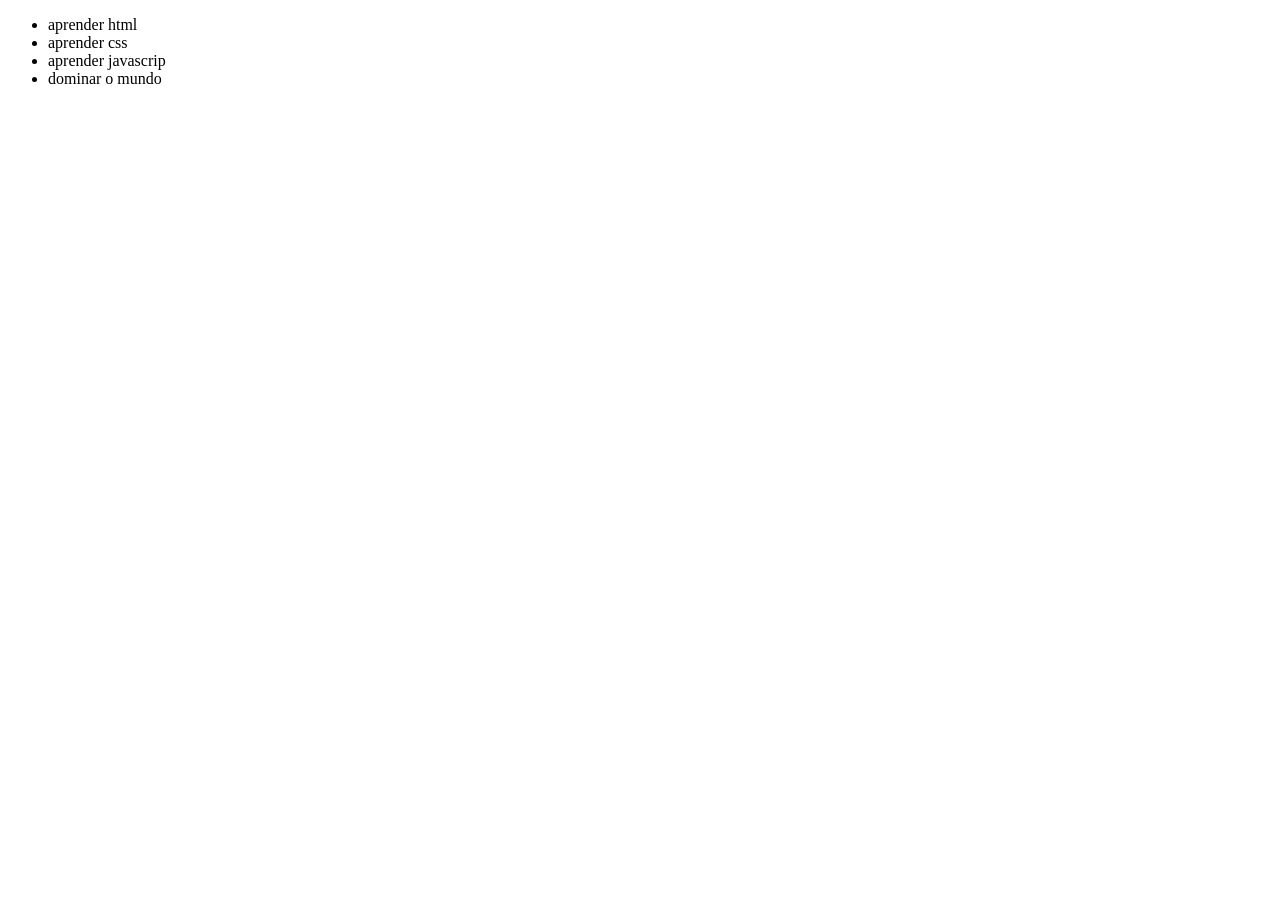
==== index.html @ e23e1b06 "site texte" ====
<!DOCTYPE html>
<html lang="ptbr">

<head>
    <meta charset="UTF-8">
    <meta name="viewport" content="width=device-width, initial-scale=1.0">
    <title>do oruan</title>
    <link rel="stylesheet" href="style.css">
</head>

<body>
    <header>
        <nav>
            
        </nav>
    </header>

    <main>
        <section>
            <ul>
                <li class="lolo">aprender html</li>
                <li class="fazendo">aprender css</li>
                <li>aprender javascrip</li>
                <li id="baba">dominar o mundo</li>
            </ul>
        </section>
    </main>
    <footer>

    </footer>
</body>

</html>
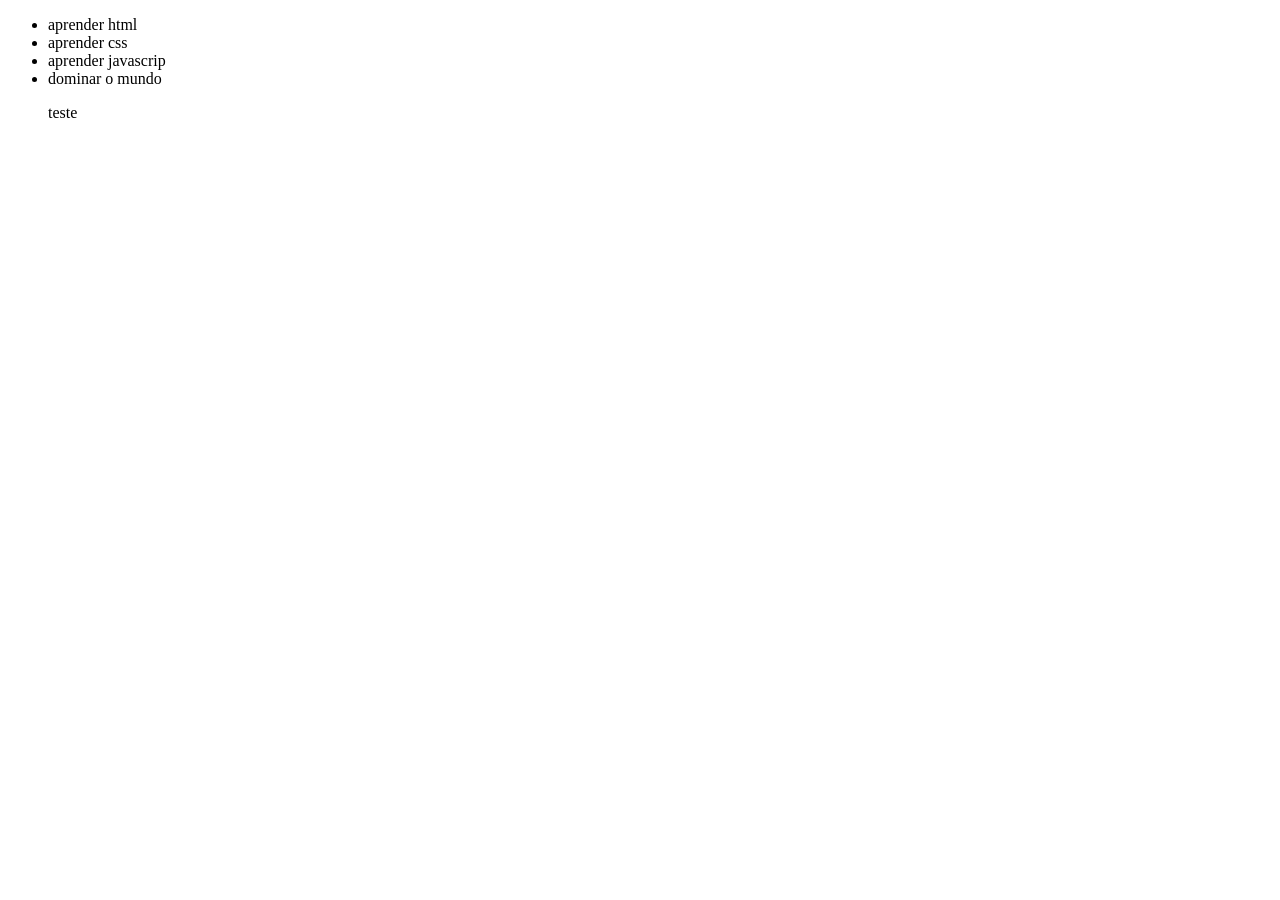
==== commit c69cf542: "teste" ====
--- a/index.html
+++ b/index.html
@@ -22,6 +22,7 @@
                 <li class="fazendo">aprender css</li>
                 <li>aprender javascrip</li>
                 <li id="baba">dominar o mundo</li>
+                <p>teste</p>
             </ul>
         </section>
     </main>
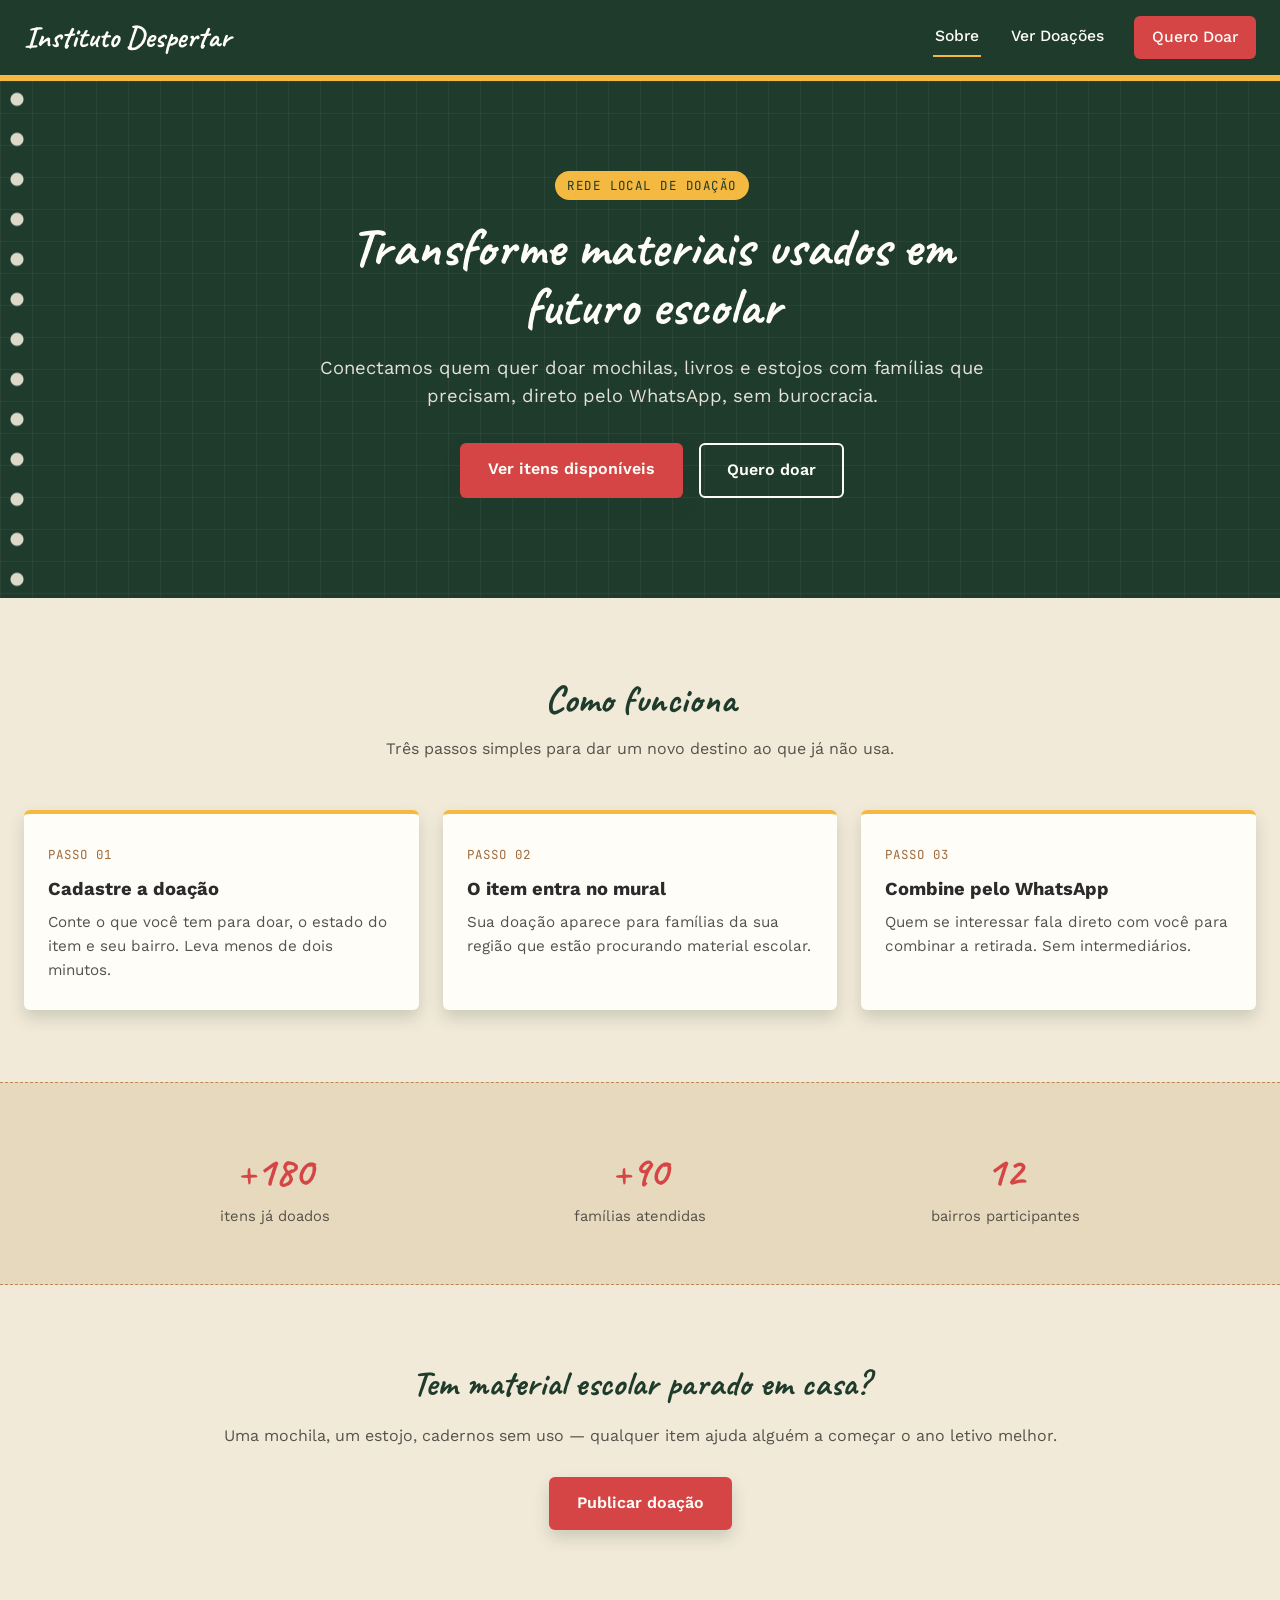
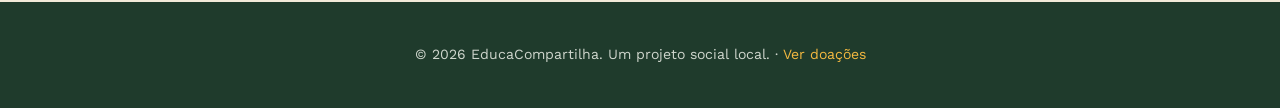
==== commit 1d0b0b0e: "Add files via upload" ====
--- a/index.html
+++ b/index.html
@@ -1,34 +1,87 @@
-<!DOCTYPE html>
-<html lang="ptbr">
-
-<head>
-    <meta charset="UTF-8">
-    <meta name="viewport" content="width=device-width, initial-scale=1.0">
-    <title>do oruan</title>
-    <link rel="stylesheet" href="style.css">
-</head>
-
-<body>
-    <header>
-        <nav>
-            
-        </nav>
-    </header>
-
-    <main>
-        <section>
-            <ul>
-                <li class="lolo">aprender html</li>
-                <li class="fazendo">aprender css</li>
-                <li>aprender javascrip</li>
-                <li id="baba">dominar o mundo</li>
-                <p>teste</p>
-            </ul>
-        </section>
-    </main>
-    <footer>
-
-    </footer>
-</body>
-
+<!DOCTYPE html>
+<html lang="pt-BR">
+<head>
+    <meta charset="UTF-8">
+    <meta name="viewport" content="width=device-width, initial-scale=1.0">
+    <meta name="description" content="Instituto Despertar conecta quem quer doar material escolar com famílias da vizinhança que precisam, direto pelo WhatsApp e sem burocracia.">
+    <title>Instituto Despertar — Doação de Material Escolar</title>
+    <link rel="stylesheet" href="styles.css">
+    <script src="script.js" defer></script>
+</head>
+<body>
+    <header class="navbar">
+        <a href="index.html" class="logo" aria-label="EducaCompartilha - início">
+            Instituto Despertar
+        </a>
+        <button class="menu-toggle" aria-label="Abrir menu" aria-expanded="false">☰</button>
+        <nav class="nav-links" aria-label="Navegação principal">
+            <a href="index.html" aria-current="page">Sobre</a>
+            <a href="doacoes.html">Ver Doações</a>
+            <a href="cadastro.html" class="btn-nav">Quero Doar</a>
+        </nav>
+    </header>
+
+    <main>
+        <section class="hero" id="sobre">
+            <div class="hero-inner">
+                <span class="hero-eyebrow">Rede local de doação</span>
+                <h1>Transforme materiais usados em futuro escolar</h1>
+                <p>Conectamos quem quer doar mochilas, livros e estojos com famílias que precisam, direto pelo WhatsApp, sem burocracia.</p>
+                <div class="hero-ctas">
+                    <a href="doacoes.html" class="btn-primary">Ver itens disponíveis</a>
+                    <a href="cadastro.html" class="btn-secondary">Quero doar</a>
+                </div>
+            </div>
+        </section>
+
+        <section class="como-funciona" aria-labelledby="como-title">
+            <h2 class="section-title" id="como-title">Como funciona</h2>
+            <p class="section-lead">Três passos simples para dar um novo destino ao que já não usa.</p>
+            <div class="passos">
+                <div class="passo revelar">
+                    <span class="selo">PASSO 01</span>
+                    <h3>Cadastre a doação</h3>
+                    <p>Conte o que você tem para doar, o estado do item e seu bairro. Leva menos de dois minutos.</p>
+                </div>
+                <div class="passo revelar">
+                    <span class="selo">PASSO 02</span>
+                    <h3>O item entra no mural</h3>
+                    <p>Sua doação aparece para famílias da sua região que estão procurando material escolar.</p>
+                </div>
+                <div class="passo revelar">
+                    <span class="selo">PASSO 03</span>
+                    <h3>Combine pelo WhatsApp</h3>
+                    <p>Quem se interessar fala direto com você para combinar a retirada. Sem intermediários.</p>
+                </div>
+            </div>
+        </section>
+
+        <section class="stats" aria-label="Impacto do projeto">
+            <div class="container stats-grid">
+                <div class="revelar">
+                    <strong>+180</strong>
+                    <span>itens já doados</span>
+                </div>
+                <div class="revelar">
+                    <strong>+90</strong>
+                    <span>famílias atendidas</span>
+                </div>
+                <div class="revelar">
+                    <strong>12</strong>
+                    <span>bairros participantes</span>
+                </div>
+            </div>
+        </section>
+
+        <section class="cta-final">
+            <h2>Tem material escolar parado em casa?</h2>
+            <p>Uma mochila, um estojo, cadernos sem uso — qualquer item ajuda alguém a começar o ano letivo melhor.</p>
+            <a href="cadastro.html" class="btn-primary">Publicar doação</a>
+        </section>
+    </main>
+
+    <footer>
+        <p>&copy; 2026 EducaCompartilha. Um projeto social local. · <a href="doacoes.html">Ver doações</a></p>
+    </footer>
+</body>
 </html>
--- a/styles.css
+++ b/styles.css
@@ -0,0 +1,608 @@
+/* ===================================================================
+   EducaCompartilha — folha de estilos
+   Conceito: caderno escolar + mural de cortiça (avisos pregados)
+   =================================================================== */
+
+   @import url('https://fonts.googleapis.com/css2?family=Caveat:wght@600;700&family=Work+Sans:wght@400;500;600;700&family=JetBrains+Mono:wght@500&display=swap');
+
+   :root {
+     --verde-quadro: #1f3b2c;
+     --verde-quadro-claro: #2c5240;
+     --papel: #f2ead9;
+     --papel-linhas: #e6d9bd;
+     --cortica: #c08552;
+     --cortica-escura: #a06b3d;
+     --vermelho: #d64545;
+     --vermelho-escuro: #b13636;
+     --amarelo: #f4b940;
+     --grafite: #2b2b2b;
+     --grafite-suave: #55524a;
+     --branco: #fffdf8;
+   
+     --fonte-titulo: 'Caveat', cursive;
+     --fonte-corpo: 'Work Sans', sans-serif;
+     --fonte-selo: 'JetBrains Mono', monospace;
+   
+     --raio: 6px;
+     --sombra-cartao: 0 8px 16px rgba(31, 59, 44, 0.18);
+   }
+   
+   * { box-sizing: border-box; }
+   
+   .sr-only {
+     position: absolute;
+     width: 1px;
+     height: 1px;
+     padding: 0;
+     margin: -1px;
+     overflow: hidden;
+     clip: rect(0, 0, 0, 0);
+     white-space: nowrap;
+     border: 0;
+   }
+   
+   html { scroll-behavior: smooth; }
+   
+   body {
+     margin: 0;
+     font-family: var(--fonte-corpo);
+     color: var(--grafite);
+     background: var(--papel);
+     line-height: 1.55;
+   }
+   
+   img { max-width: 100%; display: block; }
+   
+   a { color: inherit; }
+   
+   .container {
+     max-width: 1120px;
+     margin: 0 auto;
+     padding: 0 24px;
+   }
+   
+   /* Foco visível para acessibilidade */
+   a:focus-visible,
+   button:focus-visible,
+   input:focus-visible,
+   textarea:focus-visible,
+   select:focus-visible {
+     outline: 3px solid var(--amarelo);
+     outline-offset: 2px;
+   }
+   
+   /* ---------- Cabeçalho fixo estilo "capa de caderno" ---------- */
+   .navbar {
+     position: sticky;
+     top: 0;
+     z-index: 50;
+     display: flex;
+     align-items: center;
+     justify-content: space-between;
+     padding: 14px 24px;
+     background: var(--verde-quadro);
+     border-bottom: 6px solid var(--amarelo);
+   }
+   
+   .logo {
+     font-family: var(--fonte-titulo);
+     font-size: 1.9rem;
+     font-weight: 700;
+     color: var(--branco);
+     text-decoration: none;
+     display: flex;
+     align-items: center;
+     gap: 8px;
+   }
+   
+   .nav-links {
+     display: flex;
+     align-items: center;
+     gap: 28px;
+   }
+   
+   .nav-links a {
+     color: var(--branco);
+     text-decoration: none;
+     font-weight: 500;
+     font-size: 0.98rem;
+     padding: 6px 2px;
+     border-bottom: 2px solid transparent;
+     transition: border-color 0.15s ease;
+   }
+   
+   .nav-links a:hover,
+   .nav-links a[aria-current="page"] {
+     border-bottom-color: var(--amarelo);
+   }
+   
+   .btn-nav {
+     background: var(--vermelho);
+     color: var(--branco) !important;
+     padding: 9px 18px !important;
+     border-radius: var(--raio);
+     border-bottom: none !important;
+   }
+   
+   .btn-nav:hover { background: var(--vermelho-escuro); }
+   
+   .menu-toggle {
+     display: none;
+     background: none;
+     border: 2px solid var(--branco);
+     border-radius: var(--raio);
+     color: var(--branco);
+     font-size: 1.4rem;
+     padding: 4px 10px;
+     cursor: pointer;
+   }
+   
+   /* ---------- Botões ---------- */
+   .btn-primary,
+   .btn-submit {
+     display: inline-block;
+     background: var(--vermelho);
+     color: var(--branco);
+     font-family: var(--fonte-corpo);
+     font-weight: 600;
+     font-size: 1rem;
+     padding: 14px 28px;
+     border: none;
+     border-radius: var(--raio);
+     text-decoration: none;
+     cursor: pointer;
+     box-shadow: var(--sombra-cartao);
+     transition: transform 0.15s ease, background 0.15s ease;
+   }
+   
+   .btn-primary:hover,
+   .btn-submit:hover {
+     background: var(--vermelho-escuro);
+     transform: translateY(-2px);
+   }
+   
+   .btn-secondary {
+     display: inline-block;
+     background: transparent;
+     color: var(--verde-quadro);
+     font-weight: 600;
+     padding: 13px 26px;
+     border: 2px solid var(--verde-quadro);
+     border-radius: var(--raio);
+     text-decoration: none;
+   }
+   
+   .btn-secondary:hover { background: rgba(31, 59, 44, 0.08); }
+   
+   /* ---------- Hero: capa de caderno com espiral ---------- */
+   .hero {
+     position: relative;
+     background: var(--verde-quadro);
+     background-image:
+       linear-gradient(90deg, rgba(255,255,255,0.05) 1px, transparent 1px),
+       linear-gradient(rgba(255,255,255,0.05) 1px, transparent 1px);
+     background-size: 32px 32px;
+     color: var(--branco);
+     padding: 90px 24px 100px;
+     overflow: hidden;
+   }
+   
+   .hero::before {
+     content: "";
+     position: absolute;
+     left: 0;
+     top: 0;
+     bottom: 0;
+     width: 34px;
+     background-image: radial-gradient(circle, var(--papel) 6px, transparent 7px);
+     background-size: 34px 40px;
+     background-position: center;
+     opacity: 0.9;
+   }
+   
+   .hero-inner {
+     max-width: 720px;
+     margin: 0 auto;
+     text-align: center;
+     padding-left: 24px;
+   }
+   
+   .hero-eyebrow {
+     font-family: var(--fonte-selo);
+     font-size: 0.78rem;
+     letter-spacing: 0.12em;
+     text-transform: uppercase;
+     background: var(--amarelo);
+     color: var(--verde-quadro);
+     padding: 5px 12px;
+     border-radius: 999px;
+     display: inline-block;
+     margin-bottom: 18px;
+   }
+   
+   .hero h1 {
+     font-family: var(--fonte-titulo);
+     font-size: 3.4rem;
+     line-height: 1.08;
+     margin: 0 0 18px;
+     font-weight: 700;
+   }
+   
+   .hero p {
+     font-size: 1.15rem;
+     color: #e4e1d6;
+     margin: 0 0 32px;
+   }
+   
+   .hero-ctas {
+     display: flex;
+     gap: 16px;
+     justify-content: center;
+     flex-wrap: wrap;
+   }
+   
+   .hero-ctas .btn-secondary {
+     color: var(--branco);
+     border-color: var(--branco);
+   }
+   
+   .hero-ctas .btn-secondary:hover { background: rgba(255,255,255,0.1); }
+   
+   /* ---------- Seção "como funciona" ---------- */
+   .como-funciona {
+     padding: 72px 24px;
+   }
+   
+   .section-title {
+     font-family: var(--fonte-titulo);
+     font-size: 2.4rem;
+     color: var(--verde-quadro);
+     text-align: center;
+     margin: 0 0 8px;
+   }
+   
+   .section-lead {
+     text-align: center;
+     color: var(--grafite-suave);
+     max-width: 560px;
+     margin: 0 auto 48px;
+   }
+   
+   .passos {
+     display: grid;
+     grid-template-columns: repeat(3, 1fr);
+     gap: 24px;
+   }
+   
+   .passo {
+     background: var(--branco);
+     border-radius: var(--raio);
+     padding: 28px 24px;
+     border-top: 4px solid var(--amarelo);
+     box-shadow: var(--sombra-cartao);
+   }
+   
+   .passo .selo {
+     font-family: var(--fonte-selo);
+     font-size: 0.78rem;
+     color: var(--cortica-escura);
+     letter-spacing: 0.08em;
+   }
+   
+   .passo h3 {
+     font-size: 1.15rem;
+     margin: 8px 0 8px;
+   }
+   
+   .passo p {
+     margin: 0;
+     color: var(--grafite-suave);
+     font-size: 0.95rem;
+   }
+   
+   /* ---------- Estatísticas ---------- */
+   .stats {
+     background: var(--papel-linhas);
+     padding: 56px 24px;
+     border-top: 1px dashed var(--cortica);
+     border-bottom: 1px dashed var(--cortica);
+   }
+   
+   .stats-grid {
+     display: grid;
+     grid-template-columns: repeat(3, 1fr);
+     gap: 24px;
+     text-align: center;
+   }
+   
+   .stats-grid strong {
+     display: block;
+     font-family: var(--fonte-titulo);
+     font-size: 2.6rem;
+     color: var(--vermelho);
+   }
+   
+   .stats-grid span {
+     font-size: 0.92rem;
+     color: var(--grafite-suave);
+   }
+   
+   /* ---------- Faixa final de CTA ---------- */
+   .cta-final {
+     text-align: center;
+     padding: 72px 24px;
+   }
+   
+   .cta-final h2 {
+     font-family: var(--fonte-titulo);
+     font-size: 2.2rem;
+     color: var(--verde-quadro);
+     margin: 0 0 12px;
+   }
+   
+   .cta-final p {
+     color: var(--grafite-suave);
+     margin: 0 0 28px;
+   }
+   
+   /* ---------- Mural de doações (cortiça com fita) ---------- */
+   .mural-header {
+     background: var(--verde-quadro);
+     color: var(--branco);
+     padding: 56px 24px 40px;
+     text-align: center;
+   }
+   
+   .mural-header h1 {
+     font-family: var(--fonte-titulo);
+     font-size: 2.8rem;
+     margin: 0 0 10px;
+   }
+   
+   .mural-header p {
+     color: #e4e1d6;
+     max-width: 560px;
+     margin: 0 auto;
+   }
+   
+   .mural-board {
+     background: var(--cortica);
+     background-image: radial-gradient(rgba(0,0,0,0.06) 1px, transparent 1px);
+     background-size: 10px 10px;
+     padding: 48px 24px;
+   }
+   
+   .filtros {
+     max-width: 1120px;
+     margin: 0 auto 32px;
+     display: flex;
+     flex-wrap: wrap;
+     gap: 12px;
+     align-items: center;
+     background: var(--branco);
+     padding: 16px;
+     border-radius: var(--raio);
+     box-shadow: var(--sombra-cartao);
+   }
+   
+   .filtros label {
+     font-family: var(--fonte-selo);
+     font-size: 0.78rem;
+     color: var(--grafite-suave);
+     margin-right: 4px;
+   }
+   
+   .filtros select,
+   .filtros input[type="search"] {
+     font-family: var(--fonte-corpo);
+     padding: 8px 10px;
+     border: 1px solid #cfc6b0;
+     border-radius: 4px;
+     font-size: 0.92rem;
+   }
+   
+   .filtros input[type="search"] { flex: 1; min-width: 180px; }
+   
+   .grid-itens {
+     max-width: 1120px;
+     margin: 0 auto;
+     display: grid;
+     grid-template-columns: repeat(auto-fill, minmax(250px, 1fr));
+     gap: 28px 24px;
+   }
+   
+   .card {
+     position: relative;
+     background: var(--branco);
+     padding: 22px 20px 20px;
+     border-radius: 2px;
+     box-shadow: var(--sombra-cartao);
+     transform: rotate(var(--giro, -1deg));
+   }
+   
+   .card:nth-child(3n+1) { --giro: -1.4deg; }
+   .card:nth-child(3n+2) { --giro: 1deg; }
+   .card:nth-child(3n+3) { --giro: -0.6deg; }
+   
+   .card::before {
+     content: "";
+     position: absolute;
+     top: -12px;
+     left: 50%;
+     transform: translateX(-50%) rotate(-3deg);
+     width: 60px;
+     height: 22px;
+     background: rgba(244, 185, 64, 0.85);
+     box-shadow: 0 1px 3px rgba(0,0,0,0.25);
+   }
+   
+   .badge {
+     display: inline-block;
+     font-family: var(--fonte-selo);
+     font-size: 0.72rem;
+     letter-spacing: 0.06em;
+     text-transform: uppercase;
+     background: #e4f2e8;
+     color: #1f6b3a;
+     padding: 4px 9px;
+     border-radius: 999px;
+     margin-bottom: 10px;
+   }
+   
+   .badge.reservado {
+     background: #f3e3d3;
+     color: var(--cortica-escura);
+   }
+   
+   .card h3 {
+     font-size: 1.15rem;
+     margin: 0 0 10px;
+   }
+   
+   .card p {
+     margin: 0 0 4px;
+     font-size: 0.92rem;
+     color: var(--grafite-suave);
+   }
+   
+   .card .btn-wpp {
+     display: block;
+     text-align: center;
+     margin-top: 16px;
+     background: #25b358;
+     color: var(--branco);
+     font-weight: 600;
+     padding: 10px;
+     border-radius: var(--raio);
+     text-decoration: none;
+     font-size: 0.92rem;
+   }
+   
+   .card .btn-wpp:hover { background: #1e9349; }
+   
+   .mural-vazio {
+     max-width: 1120px;
+     margin: 0 auto;
+     background: var(--branco);
+     padding: 40px 24px;
+     text-align: center;
+     border-radius: var(--raio);
+     color: var(--grafite-suave);
+     display: none;
+   }
+   
+   /* ---------- Página de cadastro ---------- */
+   .cadastro-page {
+     padding: 64px 24px 88px;
+   }
+   
+   .cadastro-wrap {
+     max-width: 640px;
+     margin: 0 auto;
+     background: var(--branco);
+     padding: 40px;
+     border-radius: var(--raio);
+     box-shadow: var(--sombra-cartao);
+     border-top: 6px solid var(--amarelo);
+   }
+   
+   .cadastro-wrap h1 {
+     font-family: var(--fonte-titulo);
+     font-size: 2.4rem;
+     color: var(--verde-quadro);
+     margin: 0 0 6px;
+   }
+   
+   .cadastro-wrap > p {
+     color: var(--grafite-suave);
+     margin: 0 0 28px;
+   }
+   
+   .aviso-privacidade {
+     display: flex;
+     gap: 10px;
+     background: #fdf2df;
+     border: 1px dashed var(--amarelo);
+     padding: 12px 14px;
+     border-radius: var(--raio);
+     font-size: 0.88rem;
+     color: var(--grafite-suave);
+     margin-bottom: 28px;
+   }
+   
+   form { display: flex; flex-direction: column; gap: 18px; }
+   
+   form label {
+     font-weight: 600;
+     font-size: 0.92rem;
+     margin-bottom: -10px;
+   }
+   
+   form input {
+     padding: 12px 14px;
+     border: 1px solid #cfc6b0;
+     border-radius: var(--raio);
+     font-family: var(--fonte-corpo);
+     font-size: 0.98rem;
+     background: var(--papel);
+   }
+   
+   form input:focus { background: var(--branco); }
+   
+   .form-status {
+     font-size: 0.9rem;
+     padding: 10px 14px;
+     border-radius: var(--raio);
+     display: none;
+   }
+   
+   .form-status.sucesso {
+     display: block;
+     background: #e4f2e8;
+     color: #1f6b3a;
+   }
+   
+   /* ---------- Rodapé ---------- */
+   footer {
+     background: var(--verde-quadro);
+     color: #cfd6cd;
+     text-align: center;
+     padding: 28px 24px;
+     font-size: 0.88rem;
+   }
+   
+   footer a { color: var(--amarelo); text-decoration: none; }
+   
+   /* ---------- Responsivo ---------- */
+   @media (max-width: 780px) {
+     .passos,
+     .stats-grid { grid-template-columns: 1fr; }
+   
+     .hero h1 { font-size: 2.5rem; }
+   
+     .nav-links {
+       position: absolute;
+       top: 100%;
+       left: 0;
+       right: 0;
+       background: var(--verde-quadro);
+       flex-direction: column;
+       align-items: flex-start;
+       padding: 16px 24px 24px;
+       gap: 14px;
+       border-bottom: 6px solid var(--amarelo);
+       display: none;
+     }
+   
+     .nav-links.aberto { display: flex; }
+   
+     .menu-toggle { display: inline-block; }
+   
+     .cadastro-wrap { padding: 28px 20px; }
+   }
+   
+   @media (prefers-reduced-motion: reduce) {
+     html { scroll-behavior: auto; }
+     .btn-primary:hover,
+     .btn-submit:hover { transform: none; }
+   }
